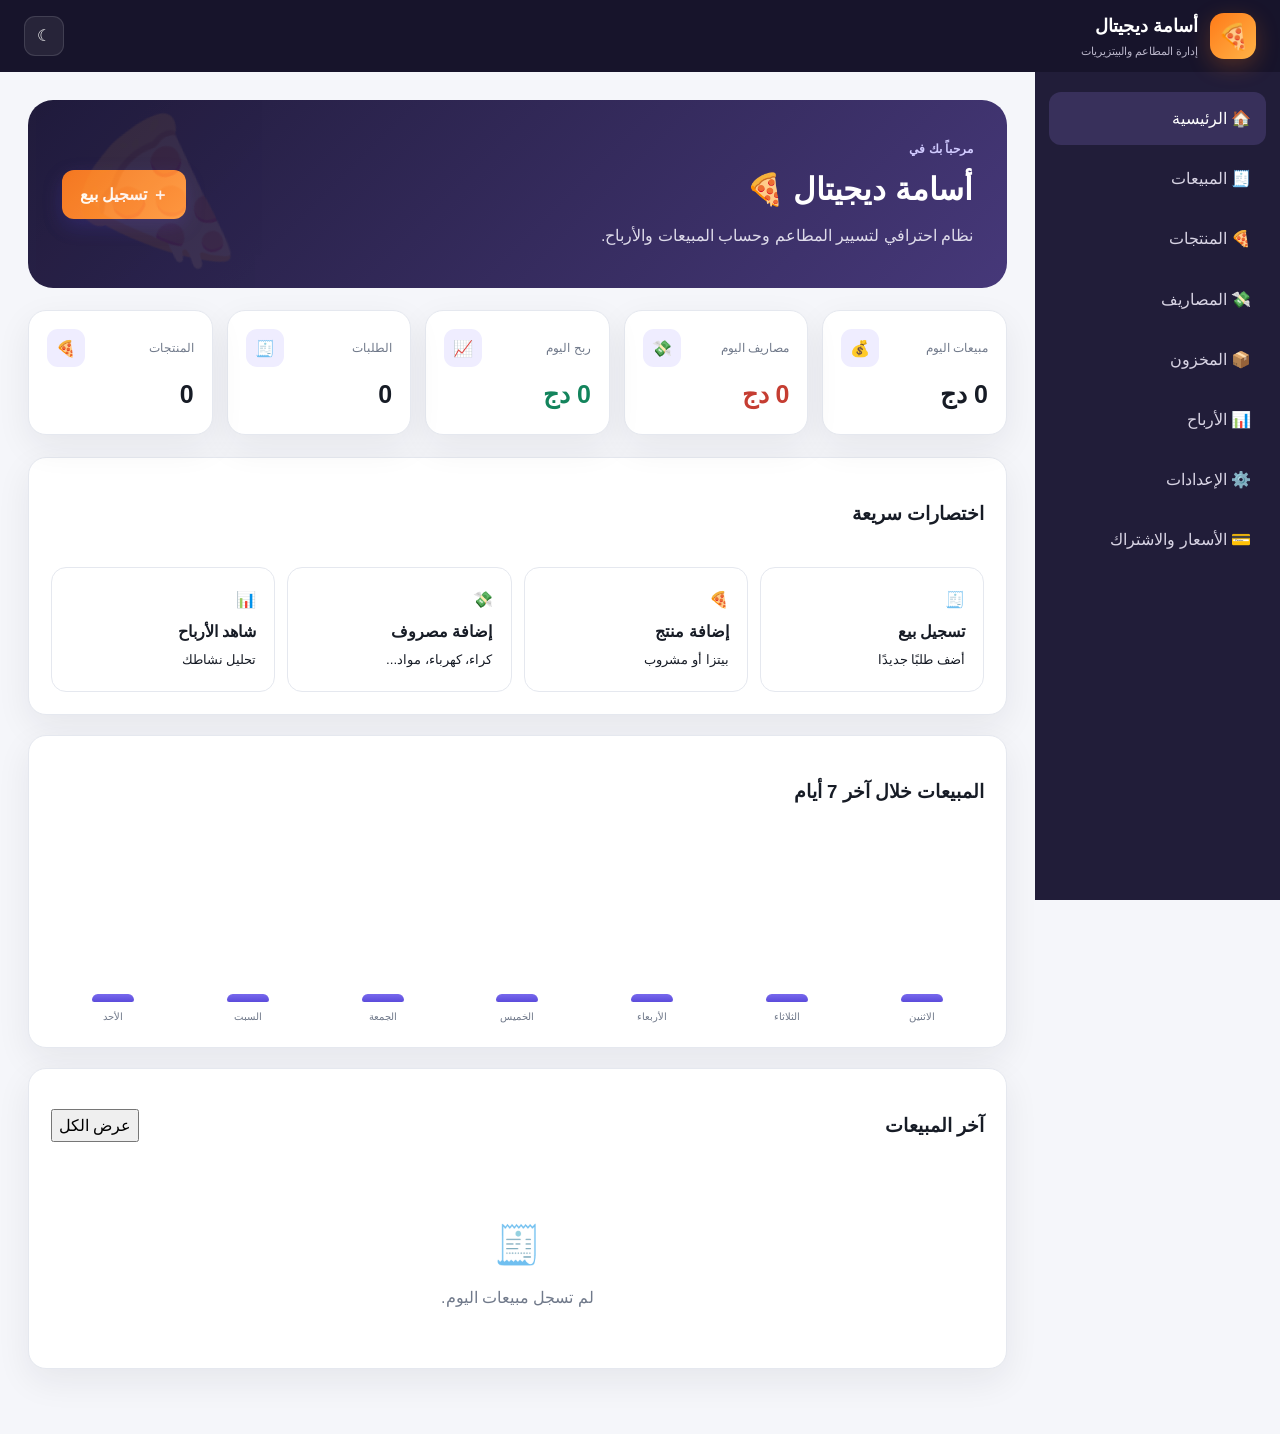
==== index.html @ c2fd519c "Update index.html" ====
<!DOCTYPE html>
<html lang="ar" dir="rtl">
<head>
<meta charset="UTF-8">
<meta name="viewport" content="width=device-width,initial-scale=1.0">
<meta name="theme-color" content="#17142b">
<title>أسامة ديجيتال | إدارة المطاعم</title>

<style>
:root{
  --bg:#f5f6fa;
  --card:#fff;
  --ink:#171c26;
  --muted:#70798a;
  --line:#e5e8ef;
  --primary:#5b4bdb;
  --primary2:#7869ed;
  --dark:#17142b;
  --dark2:#25203d;
  --green:#13845c;
  --greenbg:#e9f8f1;
  --red:#c53d32;
  --redbg:#fff0ee;
  --orange:#b56b00;
  --orangebg:#fff5df;
  --shadow:0 12px 35px rgba(22,28,45,.07);
  --radius:18px;
}

[data-theme="dark"]{
  --bg:#10111a;
  --card:#181a25;
  --ink:#f2f3f7;
  --muted:#a3a8b8;
  --line:#292d3b;
  --shadow:0 12px 35px rgba(0,0,0,.28);
}

*{box-sizing:border-box}

body{
  margin:0;
  background:var(--bg);
  color:var(--ink);
  font-family:Tahoma,Arial,sans-serif;
  line-height:1.7;
}

button,input,select,textarea{font:inherit}
button{cursor:pointer}
button:active{transform:scale(.98)}

.topbar{
  position:fixed;
  top:0;
  right:0;
  left:0;
  height:72px;
  background:var(--dark);
  color:#fff;
  display:flex;
  align-items:center;
  justify-content:space-between;
  padding:0 24px;
  z-index:1000;
}

.brand{
  display:flex;
  align-items:center;
  gap:12px;
}

.logo{
  width:46px;
  height:46px;
  display:grid;
  place-items:center;
  border-radius:14px;
  background:linear-gradient(135deg,#ff7a18,#ffb347);
  font-size:25px;
  box-shadow:0 7px 22px rgba(255,122,24,.25);
}

.brand h1{
  margin:0;
  font-size:18px;
}

.brand span{
  display:block;
  color:#bbb7cb;
  font-size:11px;
}

.top-actions{
  display:flex;
  gap:8px;
}

.icon-btn{
  width:40px;
  height:40px;
  border:1px solid rgba(255,255,255,.12);
  background:rgba(255,255,255,.07);
  color:#fff;
  border-radius:11px;
}

.menu-btn{display:none}

.sidebar{
  position:fixed;
  top:72px;
  right:0;
  bottom:0;
  width:245px;
  background:#211d39;
  padding:20px 14px;
  z-index:900;
}

.nav{
  display:grid;
  gap:7px;
}

.nav button{
  border:0;
  background:transparent;
  color:#d8d4e4;
  text-align:right;
  padding:13px 15px;
  border-radius:12px;
  transition:.2s;
}

.nav button:hover,
.nav button.active{
  background:#38305b;
  color:#fff;
}

.main{
  margin-right:245px;
  padding:100px 28px 45px;
  max-width:1550px;
}

.page{display:none}
.page.active{display:block}

.hero{
  position:relative;
  overflow:hidden;
  color:#fff;
  border-radius:25px;
  padding:34px;
  margin-bottom:22px;
  background:linear-gradient(135deg,#201b3b,#463879);
  display:flex;
  justify-content:space-between;
  align-items:center;
  gap:25px;
}

.hero:after{
  content:"🍕";
  position:absolute;
  left:30px;
  bottom:-35px;
  font-size:145px;
  opacity:.08;
  transform:rotate(-18deg);
}

.hero-content{
  position:relative;
  z-index:2;
}

.hero .eyebrow{
  color:#d1cbff;
}

.eyebrow{
  color:var(--primary);
  font-size:12px;
  font-weight:900;
  margin:0;
}

.hero h2{
  margin:4px 0;
  font-size:31px;
}

.hero p{
  margin:5px 0;
  color:#dedbea;
}

.primary{
  border:0;
  color:#fff;
  padding:11px 18px;
  border-radius:12px;
  font-weight:800;
  background:linear-gradient(135deg,var(--primary),var(--primary2));
  box-shadow:0 7px 20px rgba(91,75,219,.22);
  transition:.2s;
}

.primary.orange{
  background:linear-gradient(135deg,#f47721,#ff9b42);
}

.primary:hover{
  filter:brightness(1.07);
  transform:translateY(-1px);
}

.stats{
  display:grid;
  grid-template-columns:repeat(5,1fr);
  gap:14px;
  margin-bottom:22px;
}

.stat{
  background:var(--card);
  border:1px solid var(--line);
  border-radius:var(--radius);
  padding:18px;
  box-shadow:var(--shadow);
}

.stat-top{
  display:flex;
  justify-content:space-between;
  align-items:center;
}

.stat-icon{
  width:38px;
  height:38px;
  display:grid;
  place-items:center;
  border-radius:11px;
  background:#efedff;
}

.stat span{
  color:var(--muted);
  font-size:12px;
}

.stat strong{
  display:block;
  font-size:25px;
  margin-top:6px;
}

.green{color:var(--green)!important}
.red{color:var(--red)!important}
.orange-text{color:var(--orange)!important}

.panel{
  background:var(--card);
  border:1px solid var(--line);
  border-radius:var(--radius);
  padding:22px;
  box-shadow:var(--shadow);
  margin-bottom:20px;
}

.panel-head,
.page-head{
  display:flex;
  justify-content:space-between;
  align-items:center;
  gap:15px;
  margin-bottom:18px;
}

.page-head h2{
  margin:3px 0;
  font-size:29px;
}

.toolbar{
  display:flex;
  gap:10px;
  margin-bottom:18px;
}

.search,
.form input,
.form select,
.form textarea{
  width:100%;
  border:1px solid var(--line);
  background:var(--card);
  color:var(--ink);
  padding:12px 14px;
  border-radius:12px;
  outline:none;
}

.search:focus,
.form input:focus,
.form select:focus,
.form textarea:focus{
  border-color:var(--primary);
  box-shadow:0 0 0 3px rgba(91,75,219,.1);
}

.cards{
  display:grid;
  gap:12px;
}

.item{
  background:var(--card);
  border:1px solid var(--line);
  border-radius:16px;
  padding:17px;
  display:flex;
  align-items:center;
  justify-content:space-between;
  gap:18px;
  box-shadow:var(--shadow);
}

.item h3{
  margin:0 0 3px;
  font-size:17px;
}

.item p{
  margin:0 0 5px;
  color:var(--muted);
}

.meta{
  color:var(--muted);
  font-size:11px;
}

.actions{
  display:flex;
  gap:7px;
  flex-wrap:wrap;
}

.action{
  border:1px solid var(--line);
  background:var(--card);
  color:var(--ink);
  padding:7px 11px;
  border-radius:9px;
}

.action:hover{
  background:#f1effd;
}

.action.danger{
  color:var(--red);
}

.badge{
  display:inline-block;
  border-radius:30px;
  padding:3px 9px;
  font-size:11px;
  margin-left:4px;
  background:var(--greenbg);
  color:var(--green);
}

.badge.orange{
  background:var(--orangebg);
  color:var(--orange);
}

.badge.red{
  background:var(--redbg);
  color:var(--red);
}

.empty{
  text-align:center;
  color:var(--muted);
  padding:35px 15px;
}

.empty-icon{
  font-size:38px;
  margin-bottom:6px;
}

.quick-grid{
  display:grid;
  grid-template-columns:repeat(4,1fr);
  gap:12px;
}

.quick{
  border:1px solid var(--line);
  background:var(--card);
  color:var(--ink);
  border-radius:15px;
  padding:18px;
  text-align:right;
  transition:.2s;
}

.quick:hover{
  transform:translateY(-2px);
  border-color:var(--primary);
}

.quick b{
  display:block;
  margin-top:5px;
}

.chart{
  display:flex;
  align-items:flex-end;
  justify-content:space-between;
  height:180px;
  gap:10px;
  padding-top:20px;
}

.bar-wrap{
  flex:1;
  height:100%;
  display:flex;
  flex-direction:column;
  justify-content:flex-end;
  align-items:center;
  gap:6px;
}

.bar{
  width:100%;
  max-width:42px;
  min-height:8px;
  border-radius:8px 8px 3px 3px;
  background:linear-gradient(180deg,var(--primary2),var(--primary));
}

.bar-label{
  font-size:10px;
  color:var(--muted);
}

.modal{
  display:none;
  position:fixed;
  inset:0;
  z-index:3000;
  background:rgba(10,8,20,.65);
  place-items:center;
  padding:18px;
}

.modal.show{display:grid}

.modal-box{
  width:min(570px,100%);
  max-height:90vh;
  overflow:auto;
  background:var(--card);
  border-radius:21px;
  padding:25px;
  position:relative;
}

.close{
  position:absolute;
  left:14px;
  top:8px;
  border:0;
  background:none;
  color:var(--muted);
  font-size:29px;
}

.form{
  display:grid;
  gap:14px;
}

.form label{
  display:grid;
  gap:6px;
  font-weight:700;
}

.form textarea{
  min-height:100px;
  resize:vertical;
}

.form-actions{
  display:flex;
  gap:8px;
}

.secondary{
  border:1px solid var(--line);
  background:var(--card);
  color:var(--ink);
  padding:10px 16px;
  border-radius:11px;
}

.toast{
  position:fixed;
  left:50%;
  bottom:24px;
  transform:translate(-50%,25px);
  background:#17142b;
  color:#fff;
  padding:11px 20px;
  border-radius:12px;
  opacity:0;
  pointer-events:none;
  transition:.25s;
  z-index:4000;
}

.toast.show{
  opacity:1;
  transform:translate(-50%,0);
}

.settings{
  max-width:700px;
}

@media(max-width:1100px){
  .stats{
    grid-template-columns:repeat(3,1fr);
  }

  .quick-grid{
    grid-template-columns:repeat(2,1fr);
  }
}

@media(max-width:850px){

  .menu-btn{
    display:block;
  }

  .sidebar{
    transform:translateX(100%);
    transition:.25s;
    width:255px;
  }

  .sidebar.open{
    transform:translateX(0);
  }

  .main{
    margin-right:0;
    padding:92px 15px 30px;
  }

  .stats{
    grid-template-columns:repeat(2,1fr);
  }

  .hero{
    display:block;
    padding:25px;
  }

  .hero .primary{
    margin-top:17px;
  }

  .item{
    display:block;
  }

  .actions{
    margin-top:13px;
  }
}

@media(max-width:480px){

  .topbar{
    padding:0 13px;
  }

  .brand h1{
    font-size:16px;
  }

  .stats{
    gap:8px;
  }

  .stat{
    padding:14px;
  }

  .stat strong{
    font-size:20px;
  }

  .quick-grid{
    grid-template-columns:1fr;
  }

  .hero h2{
    font-size:26px;
  }
}
.pricing-grid{
  display:grid;
  grid-template-columns:repeat(3,1fr);
  gap:18px;
  margin:20px 0;
}

.price-card{
  position:relative;
  background:var(--card);
  border:1px solid var(--line);
  border-radius:22px;
  padding:28px 24px;
  box-shadow:var(--shadow);
  transition:.25s;
  overflow:hidden;
}

.price-card:hover{
  transform:translateY(-5px);
  border-color:var(--primary);
}

.price-card.featured{
  border:2px solid var(--primary);
  transform:translateY(-7px);
}

.price-card.featured:hover{
  transform:translateY(-10px);
}

.popular{
  position:absolute;
  top:0;
  right:0;
  left:0;
  background:linear-gradient(
    135deg,
    var(--primary),
    var(--primary2)
  );
  color:#fff;
  text-align:center;
  padding:7px;
  font-size:12px;
  font-weight:900;
}

.price-badge{
  display:inline-block;
  margin-bottom:8px;
  padding:4px 10px;
  border-radius:20px;
  background:#efedff;
  color:var(--primary);
  font-size:11px;
  font-weight:800;
}

.price-card.featured .price-badge{
  margin-top:18px;
}

.price-card h3{
  font-size:25px;
  margin:5px 0;
}

.price-description{
  color:var(--muted);
  min-height:50px;
  font-size:13px;
}

.price{
  font-size:31px;
  font-weight:900;
  margin:18px 0;
}

.price small{
  font-size:12px;
  color:var(--muted);
  font-weight:normal;
}

.price-card ul{
  list-style:none;
  padding:0;
  margin:0 0 22px;
}

.price-card li{
  padding:8px 0;
  border-bottom:1px solid var(--line);
  font-size:13px;
}

.price-button{
  width:100%;
}

.pricing-note{
  text-align:center;
}

.pricing-note p{
  color:var(--muted);
}

@media(max-width:900px){

  .pricing-grid{
    grid-template-columns:1fr;
  }

  .price-card.featured,
  .price-card.featured:hover{
    transform:none;
  }

}
</style>
</head>

<body>

<header class="topbar">

  <div class="brand">
    <div class="logo">🍕</div>
    <div>
      <h1 id="brandName">أسامة ديجيتال</h1>
      <span>إدارة المطاعم والبيتزيريات</span>
    </div>
  </div>

  <div class="top-actions">
    <button class="icon-btn" id="themeBtn">☾</button>
    <button class="icon-btn menu-btn" id="menuBtn">☰</button>
  </div>

</header>


<aside class="sidebar" id="sidebar">

<nav class="nav">

  <button class="active" data-page="dashboard">🏠 الرئيسية</button>
  <button data-page="sales">🧾 المبيعات</button>
  <button data-page="products">🍕 المنتجات</button>
  <button data-page="expenses">💸 المصاريف</button>
  <button data-page="stock">📦 المخزون</button>
  <button data-page="profits">📊 الأرباح</button>
  <button data-page="settings">⚙️ الإعدادات</button>
<button data-page="pricing">💳 الأسعار والاشتراك</button>
</nav>

</aside>


<main class="main">


<section class="page active" id="dashboard">

  <div class="hero">

    <div class="hero-content">

      <p class="eyebrow">مرحباً بك في</p>

      <h2>أسامة ديجيتال 🍕</h2>

      <p>
        نظام احترافي لتسيير المطاعم وحساب المبيعات والأرباح.
      </p>

    </div>

    <button class="primary orange" data-action="sale">
      ＋ تسجيل بيع
    </button>

  </div>


  <div class="stats">

    <div class="stat">
      <div class="stat-top">
        <span>مبيعات اليوم</span>
        <div class="stat-icon">💰</div>
      </div>
      <strong id="todaySales">0 دج</strong>
    </div>

    <div class="stat">
      <div class="stat-top">
        <span>مصاريف اليوم</span>
        <div class="stat-icon">💸</div>
      </div>
      <strong id="todayExpenses" class="red">0 دج</strong>
    </div>

    <div class="stat">
      <div class="stat-top">
        <span>ربح اليوم</span>
        <div class="stat-icon">📈</div>
      </div>
      <strong id="todayProfit" class="green">0 دج</strong>
    </div>

    <div class="stat">
      <div class="stat-top">
        <span>الطلبات</span>
        <div class="stat-icon">🧾</div>
      </div>
      <strong id="orderCount">0</strong>
    </div>

    <div class="stat">
      <div class="stat-top">
        <span>المنتجات</span>
        <div class="stat-icon">🍕</div>
      </div>
      <strong id="productCount">0</strong>
    </div>

  </div>


  <div class="panel">

    <div class="panel-head">
      <h3>اختصارات سريعة</h3>
    </div>

    <div class="quick-grid">

      <button class="quick" data-action="sale">
        🧾
        <b>تسجيل بيع</b>
        <small>أضف طلبًا جديدًا</small>
      </button>

      <button class="quick" data-action="product">
        🍕
        <b>إضافة منتج</b>
        <small>بيتزا أو مشروب</small>
      </button>

      <button class="quick" data-action="expense">
        💸
        <b>إضافة مصروف</b>
        <small>كراء، كهرباء، مواد...</small>
      </button>

      <button class="quick" data-page-link="profits">
        📊
        <b>شاهد الأرباح</b>
        <small>تحليل نشاطك</small>
      </button>

    </div>

  </div>


  <div class="panel">

    <div class="panel-head">
      <h3>المبيعات خلال آخر 7 أيام</h3>
    </div>

    <div class="chart" id="salesChart"></div>

  </div>


  <div class="panel">

    <div class="panel-head">
      <h3>آخر المبيعات</h3>
      <button class="link-btn" data-page-link="sales">عرض الكل</button>
    </div>

    <div id="recentSales"></div>

  </div>

</section>


<section class="page" id="sales">

  <div class="page-head">

    <div>
      <p class="eyebrow">الطلبات</p>
      <h2>المبيعات</h2>
    </div>

    <button class="primary orange" data-action="sale">
      ＋ تسجيل بيع
    </button>

  </div>

  <div class="toolbar">

    <input
      class="search"
      id="salesSearch"
      placeholder="🔎 ابحث عن طلب أو منتج..."
    >

  </div>

  <div id="salesList" class="cards"></div>

</section>


<section class="page" id="products">

  <div class="page-head">

    <div>
      <p class="eyebrow">قائمة الطعام</p>
      <h2>المنتجات</h2>
    </div>

    <button class="primary" data-action="product">
      ＋ إضافة منتج
    </button>

  </div>

  <div id="productsList" class="cards"></div>

</section>


<section class="page" id="expenses">

  <div class="page-head">

    <div>
      <p class="eyebrow">التكاليف</p>
      <h2>المصاريف</h2>
    </div>

    <button class="primary" data-action="expense">
      ＋ إضافة مصروف
    </button>

  </div>

  <div id="expensesList" class="cards"></div>

</section>


<section class="page" id="stock">

  <div class="page-head">

    <div>
      <p class="eyebrow">المواد</p>
      <h2>المخزون</h2>
    </div>

    <button class="primary" data-action="stock">
      ＋ إضافة مادة
    </button>

  </div>

  <div id="stockList" class="cards"></div>

</section>


<section class="page" id="profits">

  <div class="page-head">

    <div>
      <p class="eyebrow">التحليل المالي</p>
      <h2>الأرباح</h2>
    </div>

  </div>

  <div class="stats">

    <div class="stat">
      <span>إجمالي المبيعات</span>
      <strong id="totalSales">0 دج</strong>
    </div>

    <div class="stat">
      <span>إجمالي المصاريف</span>
      <strong id="totalExpenses" class="red">0 دج</strong>
    </div>

    <div class="stat">
      <span>الربح الصافي</span>
      <strong id="totalProfit" class="green">0 دج</strong>
    </div>

  </div>

  <div class="panel">

    <div class="panel-head">
      <h3>ملخص النشاط</h3>
    </div>

    <div id="profitSummary"></div>

  </div>

</section>


<section class="page" id="settings">

  <div class="page-head">

    <div>
      <p class="eyebrow">النظام</p>
      <h2>الإعدادات</h2>
    </div>

  </div>

  <div class="panel">

    <form id="settingsForm" class="form">

      <label>
        اسم المشروع
        <input id="siteName" value="أسامة ديجيتال">
      </label>

      <label>
        اسم المطعم
        <input id="restaurantName" placeholder="مثال: بيتزا أسامة">
      </label>

      <button class="primary" type="submit">
        حفظ الإعدادات
      </button>

    </form>

  </div>

</section>
<section class="page" id="pricing">

  <div class="page-head">
    <div>
      <p class="eyebrow">اختر خطتك</p>
      <h2>الأسعار والاشتراك 💳</h2>
    </div>
  </div>

  <div class="panel" style="text-align:center;padding:30px">
    <p style="color:var(--muted);margin:0">
      سيّر مطعمك، تابع مبيعاتك، واحسب أرباحك بسهولة من الهاتف.
    </p>
  </div>

  <div class="pricing-grid">

    <div class="price-card">

      <span class="price-badge">للبداية</span>

      <h3>Basic</h3>

      <p class="price-description">
        مناسب للمطاعم والبيتزيريات الصغيرة
      </p>

      <div class="price">
        1,500 <small>دج / شهر</small>
      </div>

      <ul>
        <li>✓ إدارة المبيعات</li>
        <li>✓ إدارة المنتجات</li>
        <li>✓ متابعة المصاريف</li>
        <li>✓ حساب الأرباح</li>
        <li>✓ يعمل من الهاتف</li>
      </ul>

<button
  class="primary price-button"
  onclick="choosePlan('Basic','1500')">
  اختر Basic
</button>

    </div>


    <div class="price-card featured">

      <div class="popular">الأكثر طلبًا ⭐</div>

      <span class="price-badge">للمطاعم النشطة</span>

      <h3>Pro</h3>

      <p class="price-description">
        تحكم أكبر في نشاط مطعمك وأرباحك
      </p>

      <div class="price">
        2,500 <small>دج / شهر</small>
      </div>

      <ul>
        <li>✓ كل خصائص Basic</li>
        <li>✓ إدارة المخزون</li>
        <li>✓ تكلفة كل منتج</li>
        <li>✓ حساب الربح لكل بيتزا</li>
        <li>✓ تقارير المبيعات</li>
        <li>✓ إحصائيات الأرباح</li>
      </ul>

<button
  class="primary orange price-button"
  onclick="choosePlan('Pro','2500')">
  اختر Pro
</button>

    </div>


    <div class="price-card">

      <span class="price-badge">للمحترفين</span>

      <h3>Premium</h3>

      <p class="price-description">
        حل متكامل لتسيير المطعم
      </p>

      <div class="price">
        4,000 <small>دج / شهر</small>
      </div>

      <ul>
        <li>✓ كل خصائص Pro</li>
        <li>✓ تقارير متقدمة</li>
        <li>✓ متابعة العمال</li>
        <li>✓ تحليل الأرباح</li>
        <li>✓ دعم ومساعدة</li>
        <li>✓ تطويرات مستقبلية</li>
      </ul>

<button
  class="primary price-button"
  onclick="choosePlan('Premium','4000')">
  اختر Premium
</button>

    </div>

  </div>

  <div class="panel pricing-note">

    <h3>🎁 جرّب قبل الاشتراك</h3>

    <p>
      جرّب أسامة ديجيتال أولًا ثم اختر الباقة المناسبة لمطعمك.
    </p>

    <button class="secondary" data-page-link="dashboard">
      العودة إلى التجربة
    </button>

  </div>

</section>
</main>


<div class="modal" id="modal">

  <div class="modal-box">

    <button class="close" id="closeModal">×</button>

    <h3 id="modalTitle">إضافة</h3>

    <form id="modalForm" class="form"></form>

  </div>

</div>


<div class="toast" id="toast"></div>


<script>
function choosePlan(plan, price) {

  const message =
    "السلام عليكم، أريد الاشتراك في أسامة ديجيتال 🍕\n\n" +
    "الباقة: " + plan + "\n" +
    "السعر: " + price + " دج / شهر\n\n" +
    "أريد معرفة طريقة الدفع وتفعيل الحساب.";

  const whatsapp =
    "https://wa.me/?text=" +
    encodeURIComponent(message);

  window.open(whatsapp, "_blank");
}
const state={
  sales:JSON.parse(localStorage.getItem("ouss_sales")||"[]"),
  products:JSON.parse(localStorage.getItem("ouss_products")||"[]"),
  expenses:JSON.parse(localStorage.getItem("ouss_expenses")||"[]"),
  stock:JSON.parse(localStorage.getItem("ouss_stock")||"[]")
};

const $=s=>document.querySelector(s);
const $$=s=>[...document.querySelectorAll(s)];

function save(){

  localStorage.setItem(
    "ouss_sales",
    JSON.stringify(state.sales)
  );

  localStorage.setItem(
    "ouss_products",
    JSON.stringify(state.products)
  );

  localStorage.setItem(
    "ouss_expenses",
    JSON.stringify(state.expenses)
  );

  localStorage.setItem(
    "ouss_stock",
    JSON.stringify(state.stock)
  );

}

function esc(v){

  return String(v??"").replace(
    /[&<>"']/g,
    c=>({
      "&":"&amp;",
      "<":"&lt;",
      ">":"&gt;",
      '"':"&quot;",
      "'":"&#039;"
    })[c]
  );

}

function money(n){

  return Number(n||0).toLocaleString("ar-DZ")+" دج";

}

function today(){

  return new Date().toISOString().slice(0,10);

}

function toast(text){

  const t=$("#toast");

  t.textContent=text;

  t.classList.add("show");

  clearTimeout(window.tt);

  window.tt=setTimeout(
    ()=>t.classList.remove("show"),
    2200
  );

}

function showPage(id){

  $$(".page").forEach(
    p=>p.classList.toggle(
      "active",
      p.id===id
    )
  );

  $$(".nav button").forEach(
    b=>b.classList.toggle(
      "active",
      b.dataset.page===id
    )
  );

  $("#sidebar").classList.remove("open");

  window.scrollTo({
    top:0,
    behavior:"smooth"
  });

}

document.addEventListener("click",e=>{

  const page=e.target.closest("[data-page]");

  if(page){
    showPage(page.dataset.page);
    return;
  }

  const link=e.target.closest("[data-page-link]");

  if(link){
    showPage(link.dataset.pageLink);
    return;
  }

  const action=e.target.closest("[data-action]");

  if(action){
    openModal(action.dataset.action);
    return;
  }

  const edit=e.target.closest("[data-edit]");

  if(edit){
    openModal(
      edit.dataset.type,
      edit.dataset.edit
    );
    return;
  }

  const del=e.target.closest("[data-delete]");

  if(del){
    removeItem(
      del.dataset.type,
      del.dataset.delete
    );
  }

});


function openModal(type,id=null){

  const titles={
    sale:id?"تعديل البيع":"تسجيل بيع جديد",
    product:id?"تعديل المنتج":"إضافة منتج جديد",
    expense:id?"تعديل المصروف":"إضافة مصروف",
    stock:id?"تعديل المادة":"إضافة مادة للمخزون"
  };

  $("#modalTitle").textContent=titles[type];

  let list;

  if(type==="sale")list=state.sales;
  if(type==="product")list=state.products;
  if(type==="expense")list=state.expenses;
  if(type==="stock")list=state.stock;

  const item=id
    ?list.find(x=>x.id===id)
    :null;

  let html="";

  if(type==="sale"){

    html=`

      <label>
        المنتج
        <input
          name="name"
          required
          value="${esc(item?.name||"")}"
          placeholder="مثال: بيتزا 4 جبن"
        >
      </label>

      <label>
        الكمية
        <input
          name="qty"
          type="number"
          min="1"
          value="${item?.qty||1}"
          required
        >
      </label>

      <label>
        سعر البيع
        <input
          name="amount"
          type="number"
          min="0"
          value="${item?.amount||""}"
          placeholder="مثال: 800"
          required
        >
      </label>

      <label>
        ملاحظة
        <textarea name="details">${esc(item?.details||"")}</textarea>
      </label>
    `;

  }


  if(type==="product"){

    html=`

      <label>
        اسم المنتج
        <input
          name="name"
          required
          value="${esc(item?.name||"")}"
          placeholder="مثال: بيتزا مارجريتا"
        >
      </label>

      <label>
        سعر البيع
        <input
          name="price"
          type="number"
          min="0"
          value="${item?.price||""}"
          required
        >
      </label>

      <label>
        تكلفة المنتج
        <input
          name="cost"
          type="number"
          min="0"
          value="${item?.cost||""}"
          required
        >
      </label>
    `;

  }


  if(type==="expense"){

    html=`

      <label>
        نوع المصروف
        <input
          name="name"
          required
          value="${esc(item?.name||"")}"
          placeholder="مثال: كهرباء"
        >
      </label>

      <label>
        المبلغ
        <input
          name="amount"
          type="number"
          min="0"
          value="${item?.amount||""}"
          required
        >
      </label>

      <label>
        التفاصيل
        <textarea name="details">${esc(item?.details||"")}</textarea>
      </label>
    `;

  }


  if(type==="stock"){

    html=`

      <label>
        اسم المادة
        <input
          name="name"
          required
          value="${esc(item?.name||"")}"
          placeholder="مثال: جبن موزاريلا"
        >
      </label>

      <label>
        الكمية
        <input
          name="qty"
          type="number"
          min="0"
          value="${item?.qty||""}"
          required
        >
      </label>

      <label>
        الوحدة
        <select name="unit">

          <option ${item?.unit==="كغ"?"selected":""}>
            كغ
          </option>

          <option ${item?.unit==="لتر"?"selected":""}>
            لتر
          </option>

          <option ${item?.unit==="حبة"?"selected":""}>
            حبة
          </option>

          <option ${item?.unit==="كرتون"?"selected":""}>
            كرتون
          </option>

        </select>
      </label>

      <label>
        الحد الأدنى للتنبيه
        <input
          name="min"
          type="number"
          min="0"
          value="${item?.min||5}"
        >
      </label>
    `;

  }


  $("#modalForm").innerHTML=
    html+
    `

      <div class="form-actions">

        <button class="primary" type="submit">
          ${id?"حفظ التعديل":"حفظ"}
        </button>

        <button
          class="secondary"
          type="button"
          id="cancelModal"
        >
          إلغاء
        </button>

      </div>
    `;


  $("#modalForm").dataset.type=type;
  $("#modalForm").dataset.id=id||"";

  $("#modal").classList.add("show");

}


function closeModal(){
  $("#modal").classList.remove("show");
}

$("#closeModal").onclick=closeModal;

$("#modal").addEventListener(
  "click",
  e=>{
    if(e.target.id==="modal")closeModal();

    if(e.target.id==="cancelModal")closeModal();
  }
);


$("#modalForm").addEventListener(
  "submit",
  e=>{

    e.preventDefault();

    const fd=new FormData(e.currentTarget);

    const type=e.currentTarget.dataset.type;
    const id=e.currentTarget.dataset.id;

    let list;

    if(type==="sale")list=state.sales;
    if(type==="product")list=state.products;
    if(type==="expense")list=state.expenses;
    if(type==="stock")list=state.stock;

    let data={};

    if(type==="sale"){

      data={
        name:fd.get("name"),
        qty:Number(fd.get("qty")||1),
        amount:Number(fd.get("amount")||0),
        details:fd.get("details")||""
      };

    }

    if(type==="product"){

      data={
        name:fd.get("name"),
        price:Number(fd.get("price")||0),
        cost:Number(fd.get("cost")||0)
      };

    }

    if(type==="expense"){

      data={
        name:fd.get("name"),
        amount:Number(fd.get("amount")||0),
        details:fd.get("details")||""
      };

    }

    if(type==="stock"){

      data={
        name:fd.get("name"),
        qty:Number(fd.get("qty")||0),
        unit:fd.get("unit"),
        min:Number(fd.get("min")||0)
      };

    }


    if(id){

      const item=list.find(x=>x.id===id);

      if(item)Object.assign(item,data);

      toast("تم تعديل البيانات بنجاح");

    }else{

      list.push({
        id:Date.now().toString(),
        date:today(),
        createdAt:new Date().toISOString(),
        ...data
      });

      toast("تمت الإضافة بنجاح");

    }

    save();
    render();
    closeModal();

  }
);


function removeItem(type,id){

  let list;

  if(type==="sale")list=state.sales;
  if(type==="product")list=state.products;
  if(type==="expense")list=state.expenses;
  if(type==="stock")list=state.stock;

  const index=list.findIndex(
    x=>x.id===id
  );

  if(index<0)return;

  if(!confirm("هل تريد حذف هذا العنصر؟"))
    return;

  list.splice(index,1);

  save();
  render();

  toast("تم الحذف");

}


function itemCard(item,type){

  let amount="";

  if(type==="sale")
    amount=money(item.amount);

  if(type==="expense")
    amount=money(item.amount);

  if(type==="product")
    amount=money(item.price);

  if(type==="stock")
    amount=`${item.qty} ${esc(item.unit)}`;

  return`

    <article class="item">

      <div>

        <h3>${esc(item.name)}</h3>

        <p>

          ${
            type==="sale"
              ?`الكمية: ${item.qty}`
              :type==="product"
              ?`التكلفة: ${money(item.cost)}`
              :type==="stock"
              ?`الحد الأدنى: ${item.min}`
              :esc(item.details||"")
          }

        </p>

        <div class="meta">
          ${item.date||""}
        </div>

      </div>

      <div>

        <strong class="${
          type==="expense"
            ?"red"
            :type==="sale"
            ?"green"
            :""
        }">
          ${amount}
        </strong>

        <div class="actions">

          <button
            class="action"
            data-edit="${item.id}"
            data-type="${type}"
          >
            ✏️ تعديل
          </button>

          <button
            class="action danger"
            data-delete="${item.id}"
            data-type="${type}"
          >
            🗑️ حذف
          </button>

        </div>

      </div>

    </article>

  `;

}


function render(){

  const t=today();

  const todaySales=state.sales.filter(
    x=>x.date===t
  );

  const todayExpenses=state.expenses.filter(
    x=>x.date===t
  );

  const salesTotal=todaySales.reduce(
    (a,x)=>a+Number(x.amount||0),0
  );

  const expenseTotal=todayExpenses.reduce(
    (a,x)=>a+Number(x.amount||0),0
  );

  $("#todaySales").textContent=money(salesTotal);

  $("#todayExpenses").textContent=
    money(expenseTotal);

  $("#todayProfit").textContent=
    money(salesTotal-expenseTotal);

  $("#orderCount").textContent=
    todaySales.length;

  $("#productCount").textContent=
    state.products.length;


  const q=(
    $("#salesSearch")?.value||""
  ).toLowerCase().trim();

  const salesFiltered=
    state.sales.filter(x=>
      !q||
      String(x.name).toLowerCase().includes(q)
    );

  $("#salesList").innerHTML=
    salesFiltered.length
      ?salesFiltered
        .slice()
        .reverse()
        .map(x=>itemCard(x,"sale"))
        .join("")
      :`<div class="empty">
          <div class="empty-icon">🧾</div>
          لا توجد مبيعات بعد.
        </div>`;


  $("#recentSales").innerHTML=
    todaySales.length
      ?todaySales
        .slice()
        .reverse()
        .slice(0,4)
        .map(x=>itemCard(x,"sale"))
        .join("")
      :`<div class="empty">
          <div class="empty-icon">🧾</div>
          لم تسجل مبيعات اليوم.
        </div>`;


  $("#productsList").innerHTML=
    state.products.length
      ?state.products
        .slice()
        .reverse()
        .map(x=>itemCard(x,"product"))
        .join("")
      :`<div class="empty">
          <div class="empty-icon">🍕</div>
          أضف أول منتج إلى قائمة الطعام.
        </div>`;


  $("#expensesList").innerHTML=
    state.expenses.length
      ?state.expenses
        .slice()
        .reverse()
        .map(x=>itemCard(x,"expense"))
        .join("")
      :`<div class="empty">
          <div class="empty-icon">💸</div>
          لا توجد مصاريف مسجلة.
        </div>`;


  $("#stockList").innerHTML=
    state.stock.length
      ?state.stock
        .slice()
        .reverse()
        .map(x=>itemCard(x,"stock"))
        .join("")
      :`<div class="empty">
          <div class="empty-icon">📦</div>
          أضف المواد الموجودة في مخزونك.
        </div>`;


  renderProfits();
  renderChart();

}


function renderProfits(){

  const sales=state.sales.reduce(
    (a,x)=>a+Number(x.amount||0),0
  );

  const expenses=state.expenses.reduce(
    (a,x)=>a+Number(x.amount||0),0
  );

  const profit=sales-expenses;

  $("#totalSales").textContent=money(sales);

  $("#totalExpenses").textContent=
    money(expenses);

  $("#totalProfit").textContent=
    money(profit);

  $("#profitSummary").innerHTML=`

    <div class="item">

      <div>
        <h3>إجمالي المبيعات</h3>
        <p>كل المبيعات المسجلة</p>
      </div>

      <strong class="green">
        ${money(sales)}
      </strong>

    </div>

    <div class="item">

      <div>
        <h3>إجمالي المصاريف</h3>
        <p>كل المصاريف المسجلة</p>
      </div>

      <strong class="red">
        ${money(expenses)}
      </strong>

    </div>

    <div class="item">

      <div>
        <h3>الربح الصافي</h3>
        <p>المبيعات ناقص المصاريف</p>
      </div>

      <strong class="${profit>=0?"green":"red"}">
        ${money(profit)}
      </strong>

    </div>

  `;

}


function renderChart(){

  const chart=$("#salesChart");

  if(!chart)return;

  const days=[];

  for(let i=6;i>=0;i--){

    const d=new Date();

    d.setDate(
      d.getDate()-i
    );

    const key=d.toISOString().slice(0,10);

    const total=state.sales
      .filter(x=>x.date===key)
      .reduce(
        (a,x)=>a+Number(x.amount||0),0
      );

    days.push({
      key,
      total,
      label:d.toLocaleDateString(
        "ar-DZ",
        {weekday:"short"}
      )
    });

  }

  const max=Math.max(
    ...days.map(x=>x.total),
    1
  );

  chart.innerHTML=days.map(d=>`

    <div class="bar-wrap">

      <div
        class="bar"
        style="height:${Math.max(
          8,
          (d.total/max)*130
        )}px"
        title="${money(d.total)}"
      ></div>

      <div class="bar-label">
        ${esc(d.label)}
      </div>

    </div>

  `).join("");

}


$("#salesSearch").addEventListener(
  "input",
  render
);


$("#menuBtn").onclick=()=>{
  $("#sidebar").classList.toggle("open");
};


$("#themeBtn").onclick=()=>{

  const dark=
    document.documentElement.dataset.theme==="dark";

  document.documentElement.dataset.theme=
    dark?"":"dark";

  localStorage.setItem(
    "ouss_theme",
    dark?"light":"dark"
  );

  $("#themeBtn").textContent=
    dark?"☾":"☀️";

};


const savedTheme=
  localStorage.getItem("ouss_theme");

if(savedTheme==="dark"){

  document.documentElement.dataset.theme="dark";

  $("#themeBtn").textContent="☀️";

}


$("#settingsForm").addEventListener(
  "submit",
  e=>{

    e.preventDefault();

    const name=
      $("#siteName").value.trim();

    const restaurant=
      $("#restaurantName").value.trim();

    localStorage.setItem(
      "ouss_site_name",
      name||"أسامة ديجيتال"
    );

    localStorage.setItem(
      "ouss_restaurant_name",
      restaurant
    );

    $("#brandName").textContent=
      name||"أسامة ديجيتال";

    document.title=
      name||"أسامة ديجيتال";

    toast("تم حفظ الإعدادات");

  }
);


const savedName=
  localStorage.getItem("ouss_site_name");

const savedRestaurant=
  localStorage.getItem("ouss_restaurant_name");

if(savedName){

  $("#siteName").value=savedName;

  $("#brandName").textContent=savedName;

  document.title=savedName;

}

if(savedRestaurant){

  $("#restaurantName").value=
    savedRestaurant;

}


render();

</script>

</body>
</html>
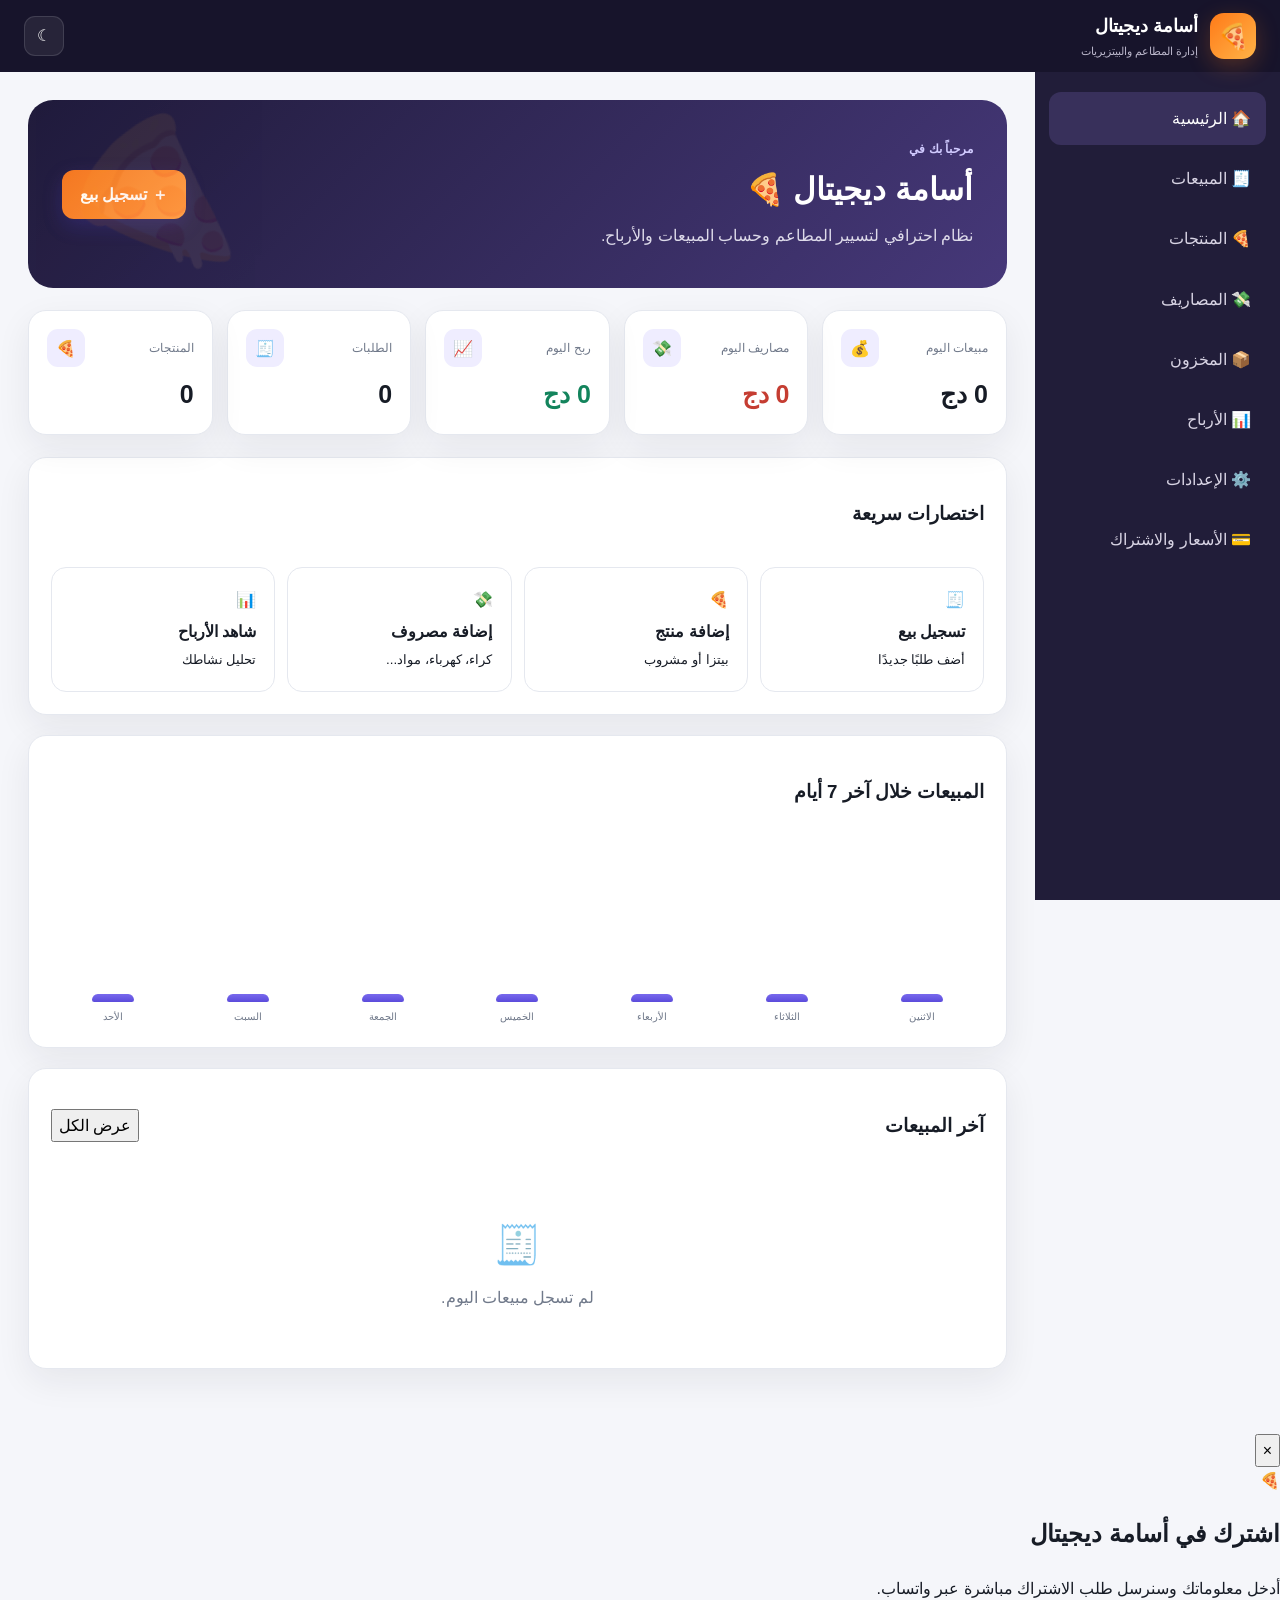
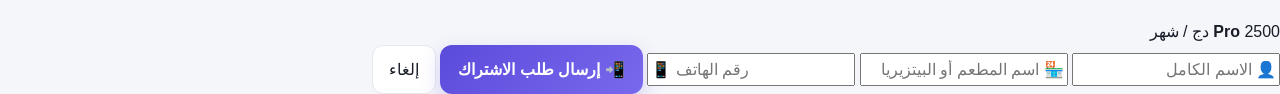
==== commit 9c9ecf6a: "Update index.html" ====
--- a/index.html
+++ b/index.html
@@ -1242,18 +1242,47 @@
 
 <script>
 function choosePlan(plan, price) {
+  document.getElementById("selectedPlan").value = plan;
+  document.getElementById("selectedPrice").value = price;
+
+  document.getElementById("planName").textContent = plan;
+  document.getElementById("planPrice").textContent = price + " دج / شهر";
+
+  document.getElementById("subscriptionModal").classList.add("show");
+}
+
+function closeSubscription() {
+  document.getElementById("subscriptionModal").classList.remove("show");
+}
+
+function sendSubscription() {
+  const name = document.getElementById("customerName").value.trim();
+  const restaurant = document.getElementById("restaurantName").value.trim();
+  const customerPhone = document.getElementById("customerPhone").value.trim();
+  const plan = document.getElementById("selectedPlan").value;
+  const price = document.getElementById("selectedPrice").value;
+
+  if (!name || !restaurant || !customerPhone) {
+    alert("من فضلك عمر جميع المعلومات.");
+    return;
+  }
 
   const message =
-    "السلام عليكم، أريد الاشتراك في أسامة ديجيتال 🍕\n\n" +
-    "الباقة: " + plan + "\n" +
-    "السعر: " + price + " دج / شهر\n\n" +
-    "أريد معرفة طريقة الدفع وتفعيل الحساب.";
+    "🍕 طلب اشتراك جديد - أسامة ديجيتال\n\n" +
+    "👤 الاسم: " + name + "\n" +
+    "🏪 المطعم: " + restaurant + "\n" +
+    "📱 الهاتف: " + customerPhone + "\n\n" +
+    "📦 الباقة: " + plan + "\n" +
+    "💰 السعر: " + price + " دج / شهر\n\n" +
+    "أريد الاشتراك وتفعيل الحساب.";
 
   const whatsapp =
-    "https://wa.me/?text=" +
+    "https://wa.me/213658644142?text=" +
     encodeURIComponent(message);
 
   window.open(whatsapp, "_blank");
+
+  closeSubscription();
 }
 const state={
   sales:JSON.parse(localStorage.getItem("ouss_sales")||"[]"),
@@ -2210,6 +2239,56 @@
 render();
 
 </script>
-
+<!-- Subscription Modal -->
+<div id="subscriptionModal" class="subscription-modal">
+
+  <div class="subscription-box">
+
+    <button class="subscription-close" onclick="closeSubscription()">×</button>
+
+    <div class="subscription-icon">🍕</div>
+
+    <h2>اشترك في أسامة ديجيتال</h2>
+
+    <p>أدخل معلوماتك وسنرسل طلب الاشتراك مباشرة عبر واتساب.</p>
+
+    <div class="selected-plan">
+      <strong id="planName">Pro</strong>
+      <span id="planPrice">2500 دج / شهر</span>
+    </div>
+
+    <input
+      id="customerName"
+      type="text"
+      placeholder="👤 الاسم الكامل">
+
+    <input
+      id="restaurantName"
+      type="text"
+      placeholder="🏪 اسم المطعم أو البيتزيريا">
+
+    <input
+      id="customerPhone"
+      type="tel"
+      placeholder="📱 رقم الهاتف">
+
+    <input id="selectedPlan" type="hidden">
+    <input id="selectedPrice" type="hidden">
+
+    <button
+      class="primary subscription-submit"
+      onclick="sendSubscription()">
+      📲 إرسال طلب الاشتراك
+    </button>
+
+    <button
+      class="secondary subscription-cancel"
+      onclick="closeSubscription()">
+      إلغاء
+    </button>
+
+  </div>
+
+</div>
 </body>
 </html>
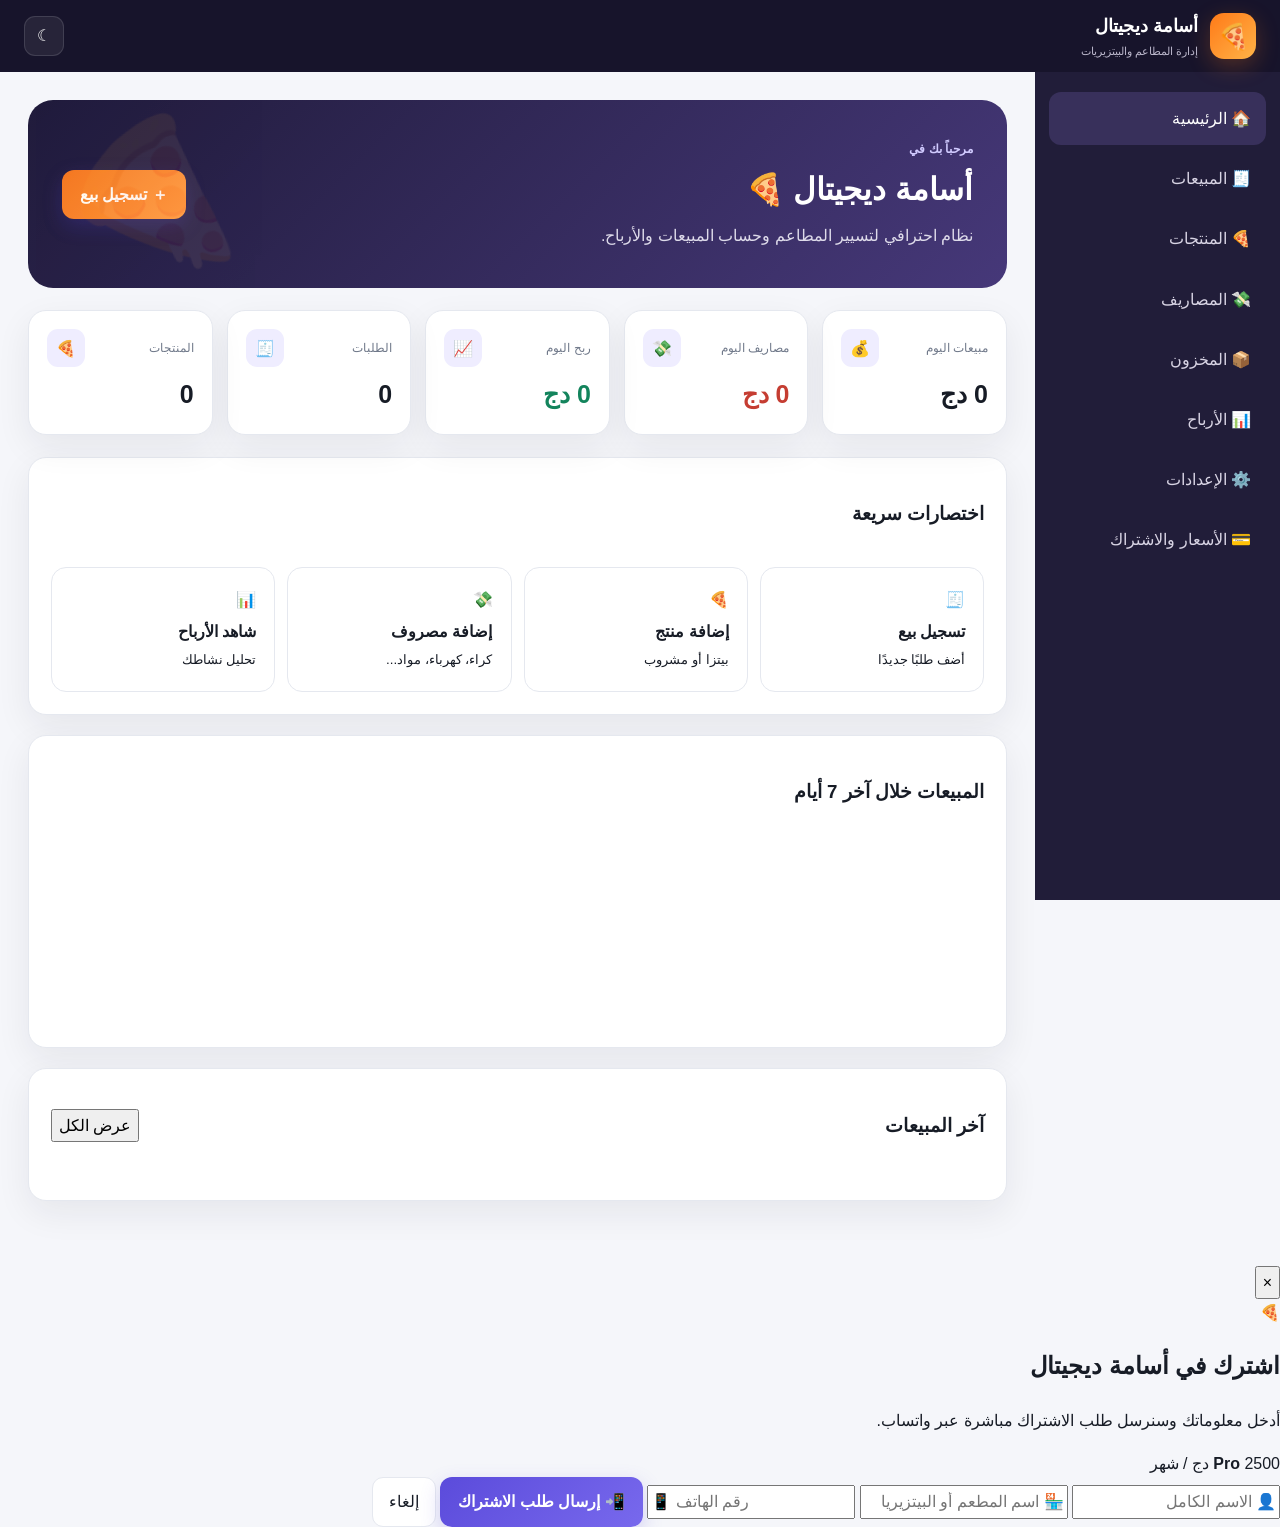
==== commit af016f0d: "Update index.html" ====
--- a/index.html
+++ b/index.html
@@ -1242,19 +1242,26 @@
 
 <script>
 function choosePlan(plan, price) {
+  var modal = document.getElementById("subscriptionModal");
+
+  if (!modal) {
+    alert("خطأ: نافذة الاشتراك غير موجودة.");
+    return;
+  }
+
   document.getElementById("selectedPlan").value = plan;
   document.getElementById("selectedPrice").value = price;
-
   document.getElementById("planName").textContent = plan;
   document.getElementById("planPrice").textContent = price + " دج / شهر";
 
-  document.getElementById("subscriptionModal").classList.add("show");
+  modal.style.display = "flex";
+  modal.classList.add("show");
 }
 
 function closeSubscription() {
   document.getElementById("subscriptionModal").classList.remove("show");
 }
-
+  
 function sendSubscription() {
   const name = document.getElementById("customerName").value.trim();
   const restaurant = document.getElementById("restaurantName").value.trim();
@@ -1262,11 +1269,28 @@
   const plan = document.getElementById("selectedPlan").value;
   const price = document.getElementById("selectedPrice").value;
 
-  if (!name || !restaurant || !customerPhone) {
-    alert("من فضلك عمر جميع المعلومات.");
+  if (name === "" || restaurant === "" || customerPhone === "") {
+    alert("⚠️ من فضلك أكمل جميع المعلومات المطلوبة.");
     return;
   }
 
+  const message =
+    "🍕 طلب اشتراك جديد - أسامة ديجيتال\n\n" +
+    "👤 الاسم: " + name + "\n" +
+    "🏪 المطعم: " + restaurant + "\n" +
+    "📱 الهاتف: " + customerPhone + "\n\n" +
+    "📦 الباقة: " + plan + "\n" +
+    "💰 السعر: " + price + " دج / شهر\n\n" +
+    "أريد الاشتراك وتفعيل الحساب.";
+
+  const whatsapp =
+    "https://wa.me/213658644142?text=" +
+    encodeURIComponent(message);
+
+  window.open(whatsapp, "_blank");
+
+  closeSubscription();
+}
   const message =
     "🍕 طلب اشتراك جديد - أسامة ديجيتال\n\n" +
     "👤 الاسم: " + name + "\n" +
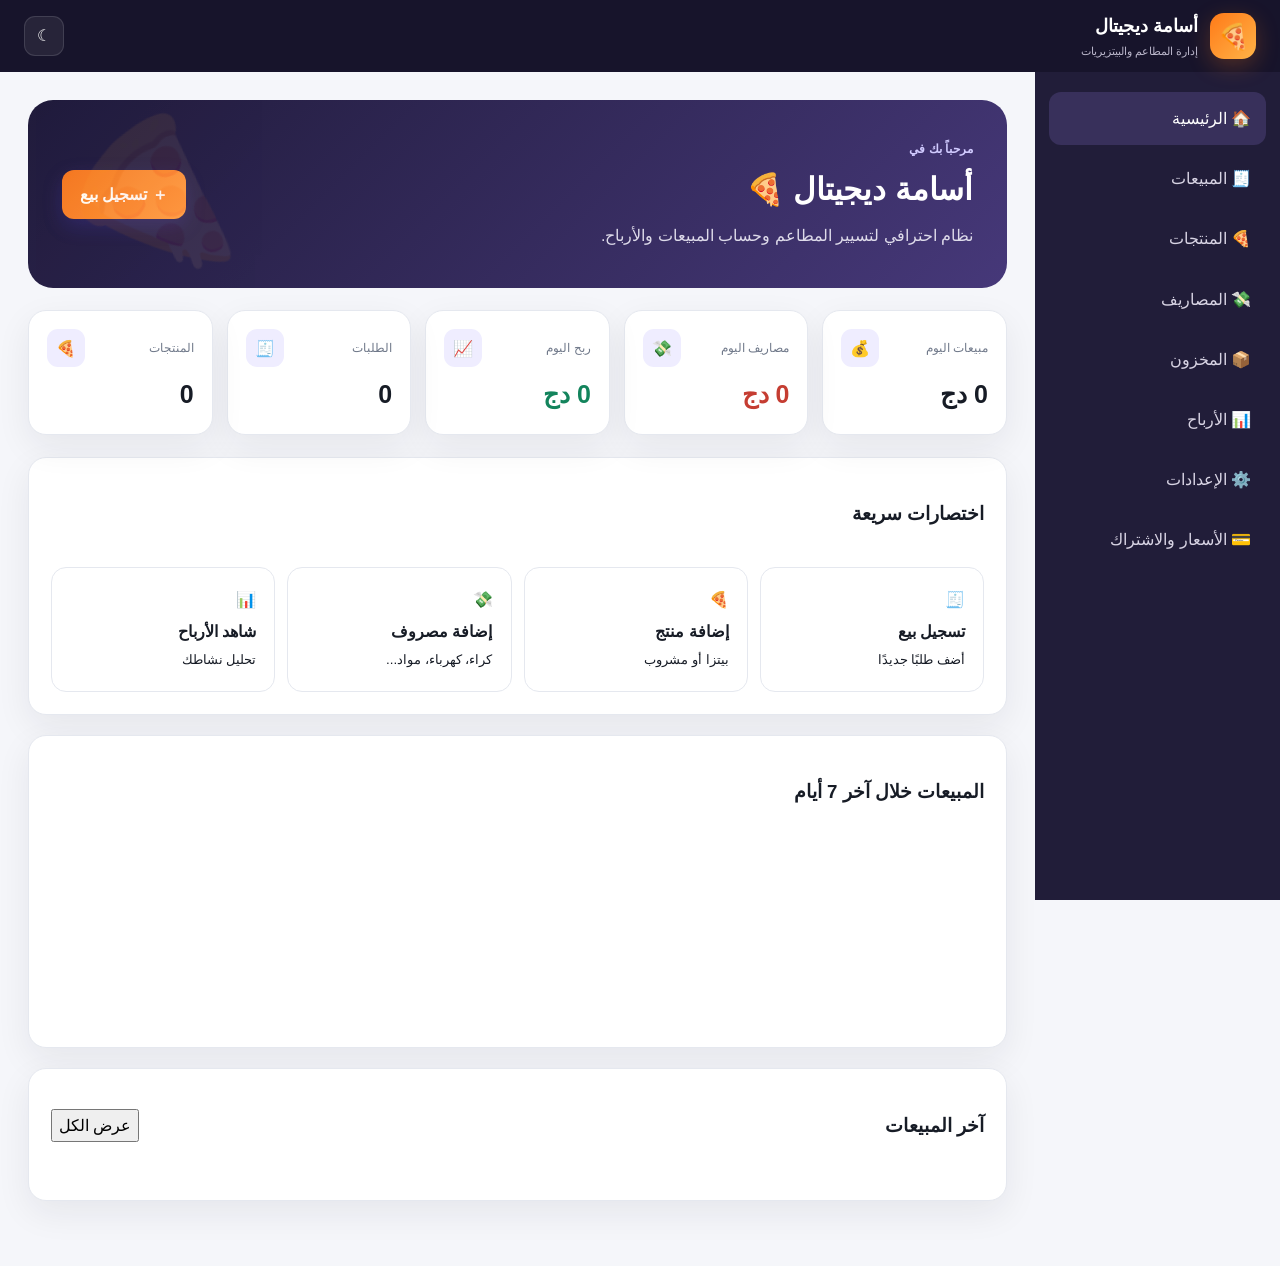
==== commit 59a16f3c: "Update index.html" ====
--- a/index.html
+++ b/index.html
@@ -1241,11 +1241,11 @@
 
 
 <script>
-function choosePlan(plan, price) {
-  var modal = document.getElementById("subscriptionModal");
+  function choosePlan(plan, price) {
+  const modal = document.getElementById("subscriptionModal");
 
   if (!modal) {
-    alert("خطأ: نافذة الاشتراك غير موجودة.");
+    alert("حدث خطأ في نافذة الاشتراك.");
     return;
   }
 
@@ -1254,26 +1254,70 @@
   document.getElementById("planName").textContent = plan;
   document.getElementById("planPrice").textContent = price + " دج / شهر";
 
-  modal.style.display = "flex";
   modal.classList.add("show");
 }
 
 function closeSubscription() {
-  document.getElementById("subscriptionModal").classList.remove("show");
-}
-  
+  const modal = document.getElementById("subscriptionModal");
+
+  if (modal) {
+    modal.classList.remove("show");
+  }
+}
+
 function sendSubscription() {
-  const name = document.getElementById("customerName").value.trim();
-  const restaurant = document.getElementById("restaurantName").value.trim();
-  const customerPhone = document.getElementById("customerPhone").value.trim();
-  const plan = document.getElementById("selectedPlan").value;
-  const price = document.getElementById("selectedPrice").value;
-
-  if (name === "" || restaurant === "" || customerPhone === "") {
-    alert("⚠️ من فضلك أكمل جميع المعلومات المطلوبة.");
+  const nameInput = document.getElementById("customerName");
+  const restaurantInput = document.getElementById("restaurantName");
+  const phoneInput = document.getElementById("customerPhone");
+  const planInput = document.getElementById("selectedPlan");
+  const priceInput = document.getElementById("selectedPrice");
+
+  const name = nameInput.value.trim();
+  const restaurant = restaurantInput.value.trim();
+  const phone = phoneInput.value.trim();
+  const plan = planInput.value.trim();
+  const price = priceInput.value.trim();
+
+  if (!name) {
+    nameInput.focus();
+    alert("⚠️ اكتب اسمك الكامل.");
     return;
   }
 
+  if (!restaurant) {
+    restaurantInput.focus();
+    alert("⚠️ اكتب اسم المطعم أو البيتزيريا.");
+    return;
+  }
+
+  if (!phone) {
+    phoneInput.focus();
+    alert("⚠️ اكتب رقم الهاتف.");
+    return;
+  }
+
+  if (!plan || !price) {
+    alert("⚠️ لم يتم تحديد الباقة.");
+    return;
+  }
+
+  const message =
+    "🍕 *طلب اشتراك - أسامة ديجيتال*\n\n" +
+    "👤 الاسم: " + name + "\n" +
+    "🏪 المطعم: " + restaurant + "\n" +
+    "📱 الهاتف: " + phone + "\n\n" +
+    "📦 الباقة: " + plan + "\n" +
+    "💰 السعر: " + price + " دج / شهر\n\n" +
+    "أريد الاشتراك وتفعيل الحساب.";
+
+  const whatsappUrl =
+    "https://wa.me/213658644142?text=" +
+    encodeURIComponent(message);
+
+  window.open(whatsappUrl, "_blank");
+
+  closeSubscription();
+}
   const message =
     "🍕 طلب اشتراك جديد - أسامة ديجيتال\n\n" +
     "👤 الاسم: " + name + "\n" +
@@ -2263,56 +2307,118 @@
 render();
 
 </script>
-<!-- Subscription Modal -->
-<div id="subscriptionModal" class="subscription-modal">
-
-  <div class="subscription-box">
-
-    <button class="subscription-close" onclick="closeSubscription()">×</button>
-
-    <div class="subscription-icon">🍕</div>
-
-    <h2>اشترك في أسامة ديجيتال</h2>
-
-    <p>أدخل معلوماتك وسنرسل طلب الاشتراك مباشرة عبر واتساب.</p>
-
-    <div class="selected-plan">
-      <strong id="planName">Pro</strong>
-      <span id="planPrice">2500 دج / شهر</span>
-    </div>
-
-    <input
-      id="customerName"
-      type="text"
-      placeholder="👤 الاسم الكامل">
-
-    <input
-      id="restaurantName"
-      type="text"
-      placeholder="🏪 اسم المطعم أو البيتزيريا">
-
-    <input
-      id="customerPhone"
-      type="tel"
-      placeholder="📱 رقم الهاتف">
-
-    <input id="selectedPlan" type="hidden">
-    <input id="selectedPrice" type="hidden">
-
-    <button
-      class="primary subscription-submit"
-      onclick="sendSubscription()">
-      📲 إرسال طلب الاشتراك
-    </button>
-
-    <button
-      class="secondary subscription-cancel"
-      onclick="closeSubscription()">
-      إلغاء
-    </button>
+<!-- =========================
+     SUBSCRIPTION MODAL
+========================= -->
+
+<div id="subscriptionModal" class="modal">
+
+  <div class="modalBox subscriptionBox">
+
+    <div class="modalHead">
+
+      <div>
+        <h2>🍕 الاشتراك في أسامة ديجيتال</h2>
+        <p class="desc">
+          أكمل معلوماتك وسنرسل طلب الاشتراك مباشرة عبر واتساب.
+        </p>
+      </div>
+
+      <button
+        type="button"
+        class="close"
+        onclick="closeSubscription()">
+        ×
+      </button>
+
+    </div>
+
+    <div class="subscriptionPlan">
+
+      <div>
+        <span class="subscriptionLabel">الباقة المختارة</span>
+        <strong id="planName">Pro</strong>
+      </div>
+
+      <div class="subscriptionPrice">
+        <span id="planPrice">2500 دج / شهر</span>
+      </div>
+
+    </div>
+
+    <form
+      id="subscriptionForm"
+      onsubmit="event.preventDefault(); sendSubscription();">
+
+      <div class="field">
+        <label for="customerName">
+          الاسم الكامل
+        </label>
+
+        <input
+          id="customerName"
+          type="text"
+          autocomplete="name"
+          placeholder="مثال: أسامة خليفة">
+      </div>
+
+      <div class="field">
+        <label for="restaurantName">
+          اسم المطعم أو البيتزيريا
+        </label>
+
+        <input
+          id="restaurantName"
+          type="text"
+          placeholder="مثال: Pizza Oussama">
+      </div>
+
+      <div class="field full">
+        <label for="customerPhone">
+          رقم الهاتف
+        </label>
+
+        <input
+          id="customerPhone"
+          type="tel"
+          inputmode="tel"
+          autocomplete="tel"
+          placeholder="مثال: 0555 12 34 56">
+      </div>
+
+      <input
+        id="selectedPlan"
+        type="hidden"
+        value="">
+
+      <input
+        id="selectedPrice"
+        type="hidden"
+        value="">
+
+      <div class="formActions">
+
+        <button
+          type="submit"
+          class="btn primary subscriptionSubmit">
+          📲 إرسال طلب الاشتراك
+        </button>
+
+        <button
+          type="button"
+          class="btn light"
+          onclick="closeSubscription()">
+          إلغاء
+        </button>
+
+      </div>
+
+    </form>
+
+    <div class="subscriptionNote">
+      🔒 معلوماتك تستعمل فقط لمعالجة طلب الاشتراك والتواصل معك.
+    </div>
 
   </div>
 
 </div>
-</body>
-</html>
